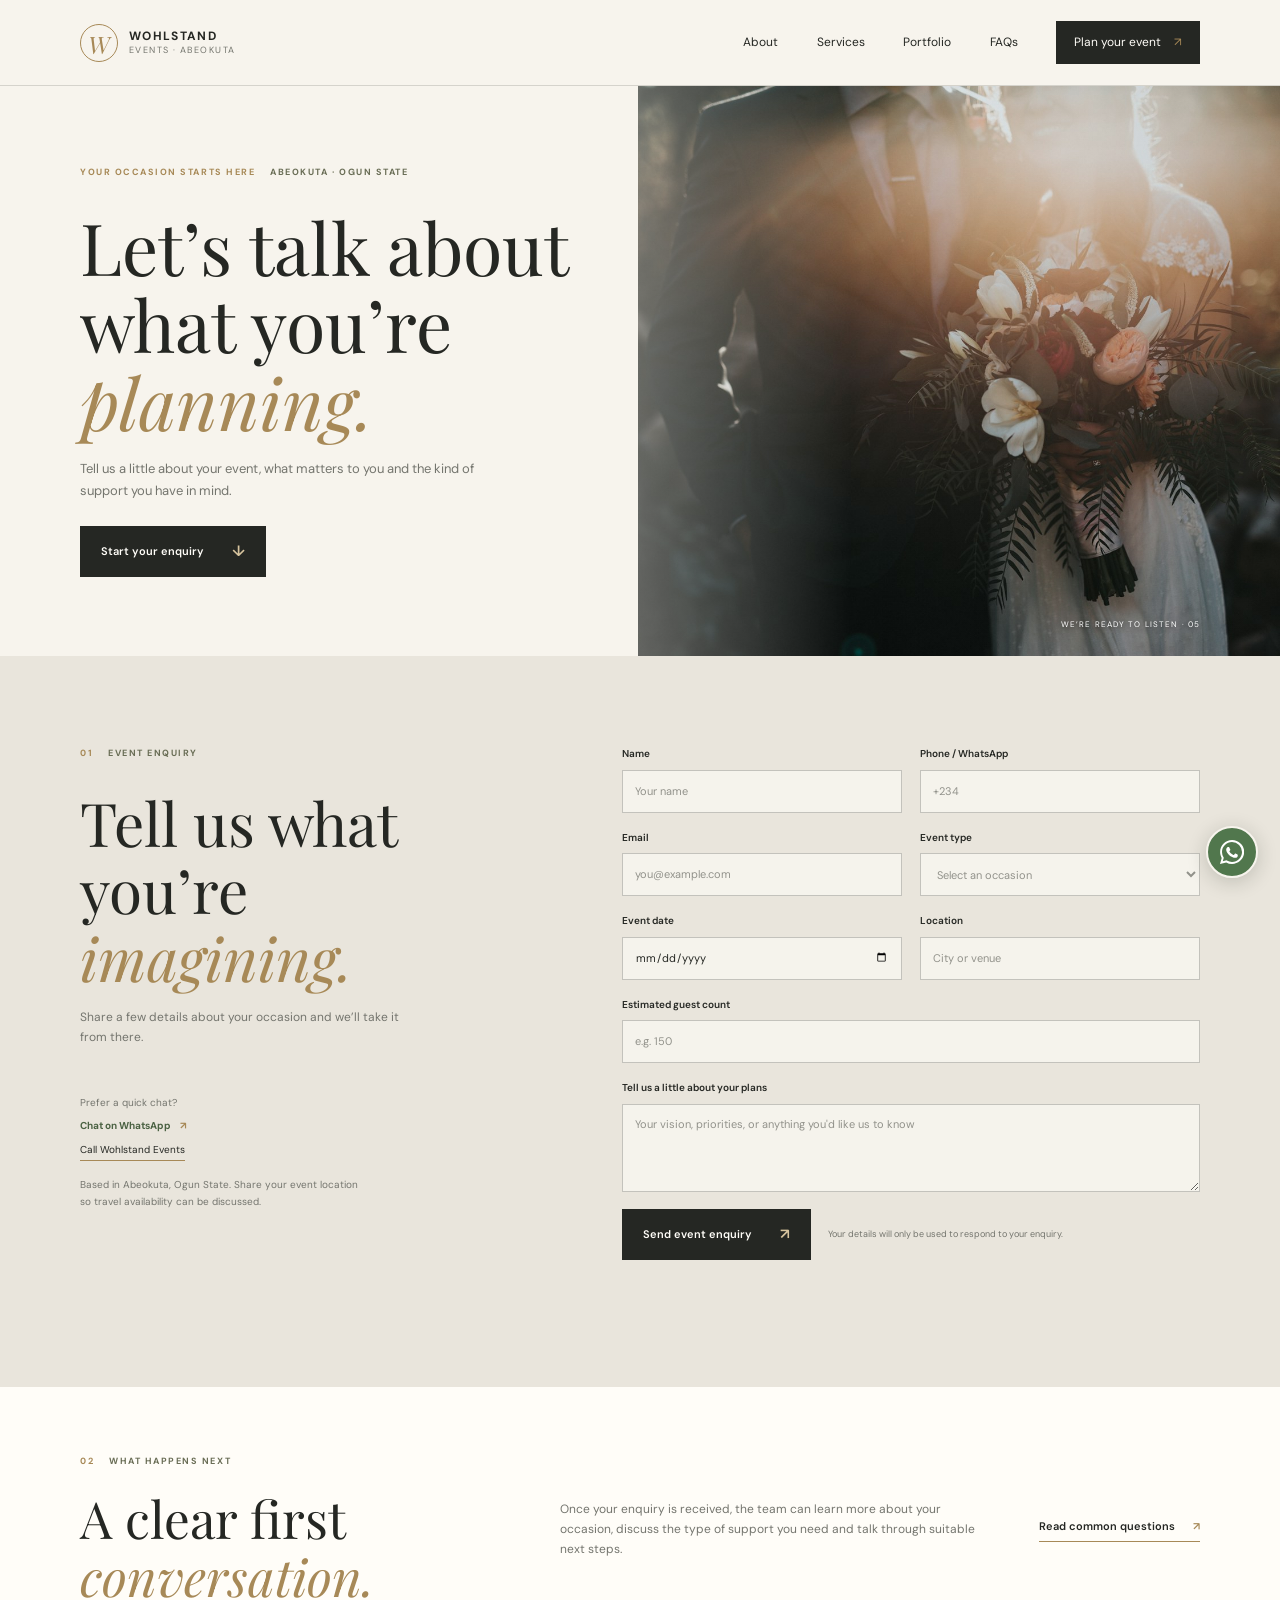
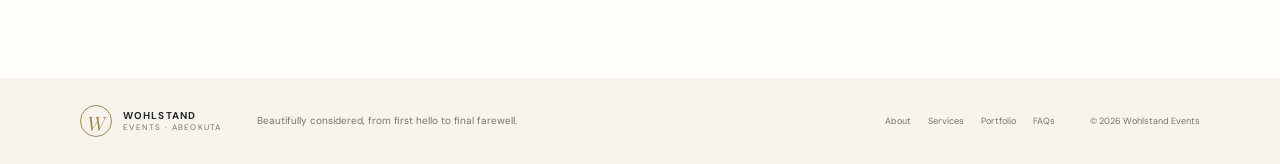
==== contact.html @ 588c36fc "first commit" ====
<!doctype html>
<html lang="en">
  <head>
    <meta charset="utf-8">
    <meta name="viewport" content="width=device-width, initial-scale=1">
    <meta name="theme-color" content="#f7f4ed">
    <meta name="description" content="Enquire about wedding planning, event coordination, event decoration or venue support with Wohlstand Events in Abeokuta, Ogun State.">
    <meta property="og:title" content="Plan Your Event | Wohlstand Events Abeokuta">
    <meta property="og:image" content="assets/wedding-reception.jpg">
    <title>Plan Your Event | Wohlstand Events Abeokuta</title>
    <link rel="preconnect" href="https://fonts.googleapis.com">
    <link rel="preconnect" href="https://fonts.gstatic.com" crossorigin>
    <link href="https://fonts.googleapis.com/css2?family=DM+Sans:wght@400;500;600;700&family=Playfair+Display:wght@400;500;600&display=swap" rel="stylesheet">
    <link rel="stylesheet" href="styles.css">
    <script src="script.js" defer></script>
  </head>
  <body>
    <a class="skip-link" href="#main">Skip to content</a>
    <header class="site-header" id="top"><a class="wordmark" href="index.html" aria-label="Wohlstand Events home"><span class="wordmark-mark" aria-hidden="true">W</span><span class="wordmark-type"><strong>WOHLSTAND</strong><small>EVENTS · ABEOKUTA</small></span></a><button class="menu-toggle" type="button" aria-expanded="false" aria-controls="site-nav" aria-label="Open navigation"><span></span><span></span></button><nav class="site-nav" id="site-nav" aria-label="Main navigation"><a href="about.html">About</a><a href="services.html">Services</a><a href="portfolio.html">Portfolio</a><a href="faq.html">FAQs</a><a class="nav-cta" aria-current="page" href="contact.html#enquiry">Plan your event <span aria-hidden="true">↗</span></a></nav></header>
    <main id="main">
      <section class="inner-hero"><div class="inner-hero-copy"><div class="section-kicker"><span>YOUR OCCASION STARTS HERE</span><span>ABEOKUTA · OGUN STATE</span></div><h1>Let’s talk about<br>what you’re <em>planning.</em></h1><p>Tell us a little about your event, what matters to you and the kind of support you have in mind.</p><a class="button button-dark" href="#enquiry">Start your enquiry <span aria-hidden="true">↓</span></a></div><div class="inner-hero-photo"><img src="assets/wedding-reception.jpg" alt="An intimate reception prepared for a special occasion" fetchpriority="high"><span>WE’RE READY TO LISTEN · 05</span></div></section>
      <section class="enquiry-section section-pad contact-page-enquiry" id="enquiry"><div class="enquiry-intro"><div class="section-kicker"><span>01</span><span>EVENT ENQUIRY</span></div><h2>Tell us what<br>you’re <em>imagining.</em></h2><p>Share a few details about your occasion and we’ll take it from there.</p><div class="contact-alternatives"><span>Prefer a quick chat?</span><a class="whatsapp-inline" data-whatsapp-link href="#enquiry">Chat on WhatsApp <span aria-hidden="true">↗</span></a><a class="call-inline" data-phone-link href="#enquiry">Call Wohlstand Events</a><span class="contact-location">Based in Abeokuta, Ogun State. Share your event location so travel availability can be discussed.</span></div></div>
        <form class="enquiry-form" id="enquiry-form"><div class="form-row"><label>Name<input name="name" autocomplete="name" placeholder="Your name" required></label><label>Phone / WhatsApp<input name="phone" type="tel" autocomplete="tel" placeholder="+234" required></label></div><div class="form-row"><label>Email<input name="email" type="email" autocomplete="email" placeholder="you@example.com"></label><label>Event type<select name="eventType" required><option value="" disabled selected>Select an occasion</option><option>Wedding</option><option>Corporate event</option><option>Social celebration</option><option>Other</option></select></label></div><div class="form-row"><label>Event date<input name="eventDate" type="date"></label><label>Location<input name="location" placeholder="City or venue"></label></div><label>Estimated guest count<input name="guestCount" type="number" min="1" placeholder="e.g. 150"></label><label>Tell us a little about your plans<textarea name="message" rows="3" placeholder="Your vision, priorities, or anything you'd like us to know"></textarea></label><div class="form-submit-row"><button class="button button-dark" type="submit">Send event enquiry <span aria-hidden="true">↗</span></button><span class="form-privacy">Your details will only be used to respond to your enquiry.</span></div><p class="form-status" id="form-status" role="status" aria-live="polite"></p></form>
      </section>
      <section class="contact-after section-pad"><div><div class="section-kicker"><span>02</span><span>WHAT HAPPENS NEXT</span></div><h2>A clear first<br><em>conversation.</em></h2></div><p>Once your enquiry is received, the team can learn more about your occasion, discuss the type of support you need and talk through suitable next steps.</p><a class="underlined-link" href="faq.html">Read common questions <span aria-hidden="true">↗</span></a></section>
    </main>
    <footer class="site-footer"><a class="wordmark footer-wordmark" href="index.html"><span class="wordmark-mark" aria-hidden="true">W</span><span class="wordmark-type"><strong>WOHLSTAND</strong><small>EVENTS · ABEOKUTA</small></span></a><span>Beautifully considered, from first hello to final farewell.</span><div class="footer-links"><a href="about.html">About</a><a href="services.html">Services</a><a href="portfolio.html">Portfolio</a><a href="faq.html">FAQs</a></div><small>© <span id="current-year"></span> Wohlstand Events</small></footer>
    <a class="whatsapp-float" data-whatsapp-link href="#enquiry" aria-label="Chat with Wohlstand Events on WhatsApp"><svg viewBox="0 0 24 24" aria-hidden="true"><path d="M20.5 3.5A11.8 11.8 0 0 0 12.1 0C5.5 0 .1 5.4.1 12c0 2.1.6 4.2 1.6 6L0 24l6.2-1.6a12 12 0 0 0 5.9 1.5h.1c6.6 0 12-5.4 12-12 0-3.2-1.3-6.2-3.7-8.4Zm-8.4 18.4h-.1c-1.8 0-3.6-.5-5.1-1.4l-.4-.2-3.7 1 1-3.6-.3-.4A9.8 9.8 0 0 1 2 12c0-5.5 4.5-10 10-10a10 10 0 0 1 10 10c0 5.5-4.4 9.9-9.9 9.9Zm5.5-7.4c-.3-.1-1.7-.8-2-.9-.3-.1-.5-.1-.7.2-.2.3-.7.9-.9 1.1-.2.2-.3.2-.6.1-.3-.1-1.2-.5-2.3-1.4-.8-.7-1.4-1.6-1.6-1.9-.2-.3 0-.4.1-.6l.4-.5c.1-.2.2-.3.3-.5.1-.2 0-.4 0-.5-.1-.1-.7-1.6-1-2.1-.2-.6-.5-.5-.7-.5h-.6c-.2 0-.5.1-.8.4-.3.3-1 1-1 2.4s1 2.8 1.1 3c.1.2 2 3.1 4.9 4.3.7.3 1.2.5 1.7.6.7.2 1.3.2 1.8.1.6-.1 1.7-.7 1.9-1.4.2-.7.2-1.3.2-1.4-.1-.2-.3-.3-.6-.4Z"/></svg></a>
  </body>
</html>
---- styles.css ----
:root {
  color-scheme: light;
  --ivory: #f7f4ed;
  --paper: #fffdf8;
  --ink: #252723;
  --muted: #74756e;
  --gold: #a78957;
  --gold-light: #d7c49e;
  --olive: #696d55;
  --line: rgba(37, 39, 35, .16);
  --serif: "Playfair Display", Georgia, serif;
  --sans: "DM Sans", "Segoe UI", sans-serif;
  --page-pad: clamp(22px, 6.25vw, 96px);
}

* { box-sizing: border-box; }
html { scroll-behavior: smooth; scroll-padding-top: 88px; }
body { margin: 0; background: var(--ivory); color: var(--ink); font-family: var(--sans); font-size: 15px; line-height: 1.65; -webkit-font-smoothing: antialiased; }
body.dialog-open { overflow: hidden; }
img { display: block; width: 100%; height: 100%; object-fit: cover; }
a { color: inherit; text-decoration: none; }
button, input, select, textarea { color: inherit; font: inherit; }
button, a { -webkit-tap-highlight-color: transparent; }
button:focus-visible, a:focus-visible, input:focus-visible, select:focus-visible, textarea:focus-visible, summary:focus-visible { outline: 2px solid var(--gold); outline-offset: 4px; }
.skip-link { position: fixed; z-index: 50; top: 12px; left: 12px; padding: 10px 16px; transform: translateY(-150%); background: var(--ink); color: white; }
.skip-link:focus { transform: none; }
.site-header { position: relative; z-index: 10; display: flex; align-items: center; justify-content: space-between; min-height: 86px; padding: 0 var(--page-pad); border-bottom: 1px solid var(--line); background: var(--ivory); }
.wordmark { display: inline-flex; align-items: center; gap: 11px; }
.wordmark-mark { display: grid; width: 38px; height: 38px; place-items: center; border: 1px solid var(--gold); border-radius: 50%; color: var(--gold); font-family: var(--serif); font-size: 24px; font-style: italic; }
.wordmark-type { display: grid; gap: 1px; line-height: 1.15; }
.wordmark-type strong { font-size: 12px; font-weight: 700; letter-spacing: .11em; }
.wordmark-type small { color: var(--muted); font-size: 9px; letter-spacing: .16em; }
.site-nav { display: flex; align-items: center; gap: clamp(18px, 3vw, 44px); font-size: 12px; }
.site-nav > a:not(.nav-cta) { transition: color .2s ease; }
.site-nav > a:not(.nav-cta):hover { color: var(--gold); }
.nav-cta { padding: 11px 17px; border: 1px solid var(--ink); transition: background .2s ease, color .2s ease; }
.nav-cta:hover { background: var(--ink); color: var(--paper); }
.nav-cta span { padding-left: 10px; color: var(--gold); }
.menu-toggle { display: none; }

.hero { position: relative; display: grid; grid-template-columns: .92fr 1.08fr; min-height: min(710px, calc(100svh - 86px)); padding: 0 var(--page-pad); overflow: hidden; }
.hero-copy { position: relative; z-index: 2; align-self: center; padding: 80px 0 108px; animation: arrive .8s both; }
.eyebrow, .section-kicker { display: flex; align-items: center; gap: 10px; color: var(--olive); font-size: 9px; font-weight: 700; letter-spacing: .17em; }
.eyebrow-line { width: 28px; height: 1px; background: var(--gold); }
h1, h2, h3, p { margin-top: 0; }
.hero h1 { margin: 27px 0 21px; font-family: var(--serif); font-size: clamp(49px, 6.1vw, 88px); font-weight: 400; letter-spacing: 0; line-height: 1.06; }
h1 em, h2 em { color: var(--gold); font-weight: 400; }
.hero-intro { max-width: 430px; margin-bottom: 32px; color: #62645e; font-size: 15px; line-height: 1.8; }
.hero-actions { display: flex; align-items: center; gap: 29px; }
.button { display: inline-flex; min-height: 51px; align-items: center; justify-content: center; gap: 28px; padding: 0 20px; border: 1px solid transparent; font-size: 11px; font-weight: 600; transition: transform .2s ease, background .2s ease, color .2s ease; }
.button:hover { transform: translateY(-2px); }
.button-dark { background: var(--ink); color: var(--paper); }
.button-dark:hover { background: var(--olive); }
.button span { color: var(--gold-light); font-size: 15px; }
.text-link, .underlined-link { display: inline-flex; align-items: center; gap: 18px; border-bottom: 1px solid var(--gold); padding-bottom: 6px; font-size: 11px; font-weight: 600; }
.text-link span, .underlined-link span { color: var(--gold); }
.hero-note { display: flex; align-items: center; gap: 9px; margin-top: 69px; color: var(--muted); font-size: 10px; }
.note-dot { width: 6px; height: 6px; border-radius: 50%; background: var(--gold); }
.hero-visual { position: absolute; inset: 0 0 0 46%; }
.hero-image { position: absolute; inset: 0; object-position: center 54%; }
.hero-image-wash { position: absolute; inset: 0; background: linear-gradient(90deg, var(--ivory) 0%, rgba(247,244,237,.72) 10%, rgba(247,244,237,.06) 42%, rgba(34,35,31,.12) 100%); }
.hero-photo-caption { position: absolute; right: var(--page-pad); bottom: 38px; display: flex; align-items: center; gap: 13px; color: white; font-size: 8px; letter-spacing: .13em; }
.hero-photo-caption i { width: 48px; height: 1px; background: rgba(255,255,255,.7); }
.hero-stamp { position: absolute; right: 12%; top: 12%; display: grid; width: 132px; height: 132px; align-content: center; justify-items: center; gap: 5px; border: 1px solid rgba(255,255,255,.75); border-radius: 50%; color: white; text-align: center; transform: rotate(9deg); }
.hero-stamp span { font-size: 7px; letter-spacing: .13em; }
.hero-stamp strong { font-family: var(--serif); font-size: 23px; font-weight: 400; line-height: 1.04; }
.scroll-cue { position: absolute; bottom: 32px; left: var(--page-pad); display: flex; align-items: center; gap: 11px; color: var(--muted); font-size: 8px; letter-spacing: .16em; }
.scroll-cue span { width: 1px; height: 29px; background: var(--gold); }

.section-pad { padding-right: var(--page-pad); padding-left: var(--page-pad); }
.intro-section { padding-top: 106px; padding-bottom: 62px; background: var(--paper); }
.section-kicker { gap: 15px; }
.section-kicker span:first-child { color: var(--gold); }
.intro-grid { display: grid; grid-template-columns: 1fr .86fr; gap: 8vw; align-items: start; margin: 34px 0 68px; }
.intro-grid h2, .section-heading h2, .process-side h2, .social-copy h2, .faq-heading h2, .enquiry-intro h2, .final-cta h2 { margin: 0; font-family: var(--serif); font-size: clamp(42px, 5vw, 69px); font-weight: 400; line-height: 1.12; }
.intro-copy { max-width: 510px; padding-top: 5px; }
.intro-copy p { color: var(--muted); font-size: 13px; }
.intro-copy .lead { color: var(--ink); font-family: var(--serif); font-size: 23px; line-height: 1.5; }
.intro-copy .underlined-link { margin-top: 12px; }
.approach-strip { display: flex; align-items: center; justify-content: space-between; gap: 17px; padding: 20px 0 0; border-top: 1px solid var(--line); color: var(--muted); font-size: 10px; }
.approach-strip i { width: 4px; height: 4px; border-radius: 50%; background: var(--gold); }

.services-section { padding-top: 106px; padding-bottom: 114px; }
.section-heading { display: flex; justify-content: space-between; align-items: end; margin-bottom: 45px; }
.section-heading h2 { margin-top: 26px; font-size: clamp(42px, 4.5vw, 63px); }
.section-heading > p { max-width: 280px; margin: 0 0 8px; color: var(--muted); font-size: 13px; }
.services-grid { display: grid; grid-template-columns: repeat(3, 1fr); border-top: 1px solid var(--line); border-left: 1px solid var(--line); }
.service-item { position: relative; min-height: 221px; padding: 26px 28px 25px; border-right: 1px solid var(--line); border-bottom: 1px solid var(--line); transition: background .25s ease; }
.service-item:hover { background: rgba(255,253,248,.7); }
.service-number { color: var(--gold); font-size: 9px; letter-spacing: .09em; }
.service-symbol { position: absolute; top: 21px; right: 24px; color: var(--olive); font-family: var(--serif); font-size: 26px; }
.service-item h3 { margin: 33px 0 8px; font-family: var(--serif); font-size: 21px; font-weight: 400; }
.service-item p { max-width: 270px; margin: 0; color: var(--muted); font-size: 11px; line-height: 1.75; }
.service-item > a { position: absolute; right: 25px; bottom: 20px; color: var(--gold); }

.portfolio-section { padding-top: 98px; padding-bottom: 94px; background: #e9e5dc; }
.portfolio-title-row { display: flex; align-items: end; justify-content: space-between; gap: 24px; margin: 27px 0 35px; }
.portfolio-title-row h2 { margin: 0; font-family: var(--serif); font-size: clamp(38px, 4.6vw, 66px); font-weight: 400; line-height: 1.1; }
.portfolio-title-row p { max-width: 260px; margin: 0 0 5px; color: var(--muted); font-size: 12px; }
.portfolio-tools { display: flex; align-items: center; justify-content: space-between; gap: 24px; padding-bottom: 16px; border-bottom: 1px solid rgba(37,39,35,.23); }
.filter-list { display: flex; flex-wrap: wrap; gap: 8px 24px; }
.filter-button { position: relative; padding: 4px 0; border: 0; background: transparent; color: var(--muted); cursor: pointer; font-size: 10px; }
.filter-button::after { position: absolute; right: 0; bottom: -17px; left: 0; height: 1px; background: transparent; content: ""; }
.filter-button.is-active { color: var(--ink); }
.filter-button.is-active::after { background: var(--gold); }
.portfolio-counter { flex: 0 0 auto; color: var(--muted); font-size: 9px; letter-spacing: .12em; }
.portfolio-grid { display: grid; grid-template-columns: 1.07fr .93fr 1fr; gap: 49px 22px; align-items: start; margin: 31px var(--page-pad) 0; }
.portfolio-card { min-width: 0; }
.portfolio-card-large { grid-column: span 2; }
.portfolio-card-tall { grid-column: 2 / span 2; }
.portfolio-card.is-hidden { display: none; }
.portfolio-image-button { position: relative; display: block; width: 100%; aspect-ratio: 1.2; padding: 0; overflow: hidden; border: 0; background: #d1c9b8; cursor: pointer; text-align: left; }
.portfolio-card-large .portfolio-image-button { aspect-ratio: 1.75; }
.portfolio-card-tall .portfolio-image-button { aspect-ratio: 1.7; }
.portfolio-image-button img { transition: transform .6s cubic-bezier(.2,.75,.25,1); }
.portfolio-image-button:hover img { transform: scale(1.04); }
.image-index { position: absolute; top: 13px; left: 15px; color: white; font-size: 9px; text-shadow: 0 1px 5px rgba(0,0,0,.45); }
.image-open { position: absolute; right: 14px; bottom: 14px; display: grid; width: 34px; height: 34px; place-items: center; border-radius: 50%; background: var(--paper); color: var(--ink); transition: transform .2s ease; }
.portfolio-image-button:hover .image-open { transform: rotate(45deg); }
.project-meta { display: flex; justify-content: space-between; gap: 10px; margin-top: 16px; color: var(--olive); font-size: 8px; font-weight: 700; letter-spacing: .11em; }
.portfolio-card h3 { margin: 8px 0 3px; font-family: var(--serif); font-size: 21px; font-weight: 400; }
.portfolio-card p { max-width: 480px; margin-bottom: 0; color: var(--muted); font-size: 11px; }
.portfolio-note { display: flex; max-width: 560px; align-items: flex-start; gap: 12px; margin: 54px auto 0; padding: 15px 18px; border: 1px solid rgba(167,137,87,.5); color: #5b5c55; }
.portfolio-note p { margin: 0; font-size: 10px; line-height: 1.7; }
.note-asterisk { color: var(--gold); }

.process-section { display: grid; grid-template-columns: .8fr 1.2fr; gap: 10vw; padding-top: 112px; padding-bottom: 119px; background: var(--paper); }
.process-side h2 { margin: 31px 0 17px; font-size: clamp(44px, 4.8vw, 66px); }
.process-side > p { max-width: 320px; margin-bottom: 25px; color: var(--muted); font-size: 12px; }
.process-list { margin: 0; padding: 0; list-style: none; border-top: 1px solid var(--line); }
.process-list li { display: grid; grid-template-columns: 38px 1fr 24px; align-items: center; gap: 20px; min-height: 79px; border-bottom: 1px solid var(--line); }
.process-list li > span:first-child { color: var(--gold); font-size: 10px; }
.process-list h3 { margin: 0 0 2px; font-family: var(--serif); font-size: 19px; font-weight: 400; }
.process-list p { margin: 0; color: var(--muted); font-size: 10px; }
.process-mark { color: var(--gold); font-size: 13px; }

.social-section { position: relative; display: grid; min-height: 450px; grid-template-columns: 1fr 1fr; background: var(--olive); color: var(--paper); overflow: hidden; }
.social-photo { position: relative; min-height: 450px; overflow: hidden; }
.social-photo::after { position: absolute; inset: 0; background: linear-gradient(0deg, rgba(22,26,21,.16), transparent 55%); content: ""; }
.social-photo img { object-position: center 43%; }
.social-copy { align-self: center; max-width: 490px; padding: 65px 7vw; }
.social-copy .section-kicker { color: #e0d7c4; }
.social-copy h2 { margin: 23px 0 15px; font-size: clamp(44px, 5vw, 69px); }
.social-copy h2 em { color: #e3c98f; }
.social-copy > p { max-width: 390px; margin-bottom: 26px; color: rgba(255,253,248,.76); font-size: 12px; }
.button-light { background: var(--paper); color: var(--ink); }
.button-light:hover { background: #e5d8bb; }
.button-light span { color: var(--gold); }
.social-note { display: block; margin-top: 11px; color: rgba(255,253,248,.68); font-size: 9px; }
.social-side-note { position: absolute; right: 22px; bottom: 23px; color: rgba(255,255,255,.8); font-size: 8px; letter-spacing: .13em; line-height: 1.7; text-align: right; }

.testimonials-section { padding-top: 103px; padding-bottom: 110px; }
.testimonial-frame { display: grid; grid-template-columns: 100px 1fr 90px; align-items: center; gap: 25px; max-width: 900px; margin: 37px auto 0; padding: 37px 48px; border-top: 1px solid var(--line); border-bottom: 1px solid var(--line); }
.quote-mark { align-self: start; color: var(--gold); font-family: var(--serif); font-size: 100px; line-height: 1; }
.testimonial-title { margin: 0 0 8px; font-family: var(--serif); font-size: 26px; }
.testimonial-placeholder { margin: 0 0 17px; color: var(--muted); font-size: 12px; }
.testimonial-caption { color: var(--olive); font-size: 8px; font-weight: 700; letter-spacing: .13em; }
.testimonial-seal { display: grid; width: 63px; height: 63px; place-items: center; border: 1px solid var(--gold); border-radius: 50%; color: var(--gold); font-family: var(--serif); font-size: 15px; line-height: 1.1; text-align: center; }

.enquiry-section { display: grid; grid-template-columns: .85fr 1.15fr; gap: 9vw; padding-top: 101px; padding-bottom: 106px; background: #e9e5dc; }
.enquiry-intro h2 { margin: 28px 0 17px; font-size: clamp(43px, 4.7vw, 65px); }
.enquiry-intro > p { max-width: 330px; color: var(--muted); font-size: 12px; }
.contact-alternatives { display: grid; justify-items: start; gap: 7px; margin-top: 47px; font-size: 10px; }
.contact-alternatives > span { color: var(--muted); }
.whatsapp-inline { color: #4b6243; font-weight: 700; }
.whatsapp-inline span { padding-left: 7px; color: var(--gold); }
.call-inline { border-bottom: 1px solid var(--gold); padding-bottom: 2px; }
.enquiry-form { display: grid; align-content: start; gap: 17px; }
.form-row { display: grid; grid-template-columns: 1fr 1fr; gap: 18px; }
.enquiry-form label { display: grid; gap: 7px; color: var(--ink); font-size: 10px; font-weight: 600; }
.enquiry-form input, .enquiry-form select, .enquiry-form textarea { width: 100%; min-height: 43px; padding: 10px 12px; border: 1px solid rgba(37,39,35,.24); border-radius: 0; background: rgba(255,253,248,.58); color: var(--ink); font-size: 11px; font-weight: 400; }
.enquiry-form input::placeholder, .enquiry-form textarea::placeholder { color: #92928b; }
.enquiry-form textarea { min-height: 88px; resize: vertical; }
.enquiry-form select:invalid { color: #92928b; }
.form-submit-row { display: flex; align-items: center; gap: 17px; flex-wrap: wrap; }
.form-privacy { color: var(--muted); font-size: 9px; }
.form-status { min-height: 19px; margin: -6px 0 0; color: var(--olive); font-size: 11px; }

.final-cta { position: relative; display: grid; justify-items: center; padding-top: 96px; padding-bottom: 90px; background: var(--ink); color: var(--paper); text-align: center; overflow: hidden; }
.final-cta::before, .final-cta::after { position: absolute; width: 240px; height: 240px; border: 1px solid rgba(215,196,158,.17); border-radius: 50%; content: ""; }
.final-cta::before { top: -160px; left: -110px; }
.final-cta::after { right: -125px; bottom: -165px; }
.final-flower { color: var(--gold-light); font-size: 23px; }
.final-cta .eyebrow { margin: 13px 0 20px; color: var(--gold-light); }
.final-cta h2 { margin-bottom: 27px; font-size: clamp(42px, 5.2vw, 72px); }
.final-cta h2 em { color: #dfc98f; }
.final-cta-bottom { position: absolute; right: var(--page-pad); bottom: 22px; left: var(--page-pad); display: flex; justify-content: space-between; padding-top: 13px; border-top: 1px solid rgba(255,255,255,.2); color: rgba(255,255,255,.55); font-size: 8px; letter-spacing: .13em; }

.faq-section { display: grid; grid-template-columns: .8fr 1.2fr; gap: 8vw; padding-top: 104px; padding-bottom: 111px; background: var(--paper); }
.faq-heading h2 { margin-top: 28px; font-size: clamp(40px, 4.3vw, 59px); }
.faq-list { border-top: 1px solid var(--line); }
.faq-list details { border-bottom: 1px solid var(--line); }
.faq-list summary { display: flex; align-items: center; justify-content: space-between; gap: 20px; min-height: 62px; cursor: pointer; font-family: var(--serif); font-size: 17px; list-style: none; }
.faq-list summary::-webkit-details-marker { display: none; }
.faq-list summary span { color: var(--gold); font-family: var(--sans); font-size: 20px; transition: transform .2s ease; }
.faq-list details[open] summary span { transform: rotate(45deg); }
.faq-list details p { max-width: 540px; margin: -2px 38px 19px 0; color: var(--muted); font-size: 11px; }

.site-footer { display: grid; grid-template-columns: auto 1fr auto auto; align-items: center; gap: 35px; padding: 27px var(--page-pad); background: var(--ivory); }
.footer-wordmark .wordmark-mark { width: 32px; height: 32px; font-size: 20px; }
.footer-wordmark .wordmark-type strong { font-size: 10px; }
.footer-wordmark .wordmark-type small { font-size: 8px; }
.site-footer > span { color: var(--muted); font-size: 10px; }
.footer-links { display: flex; gap: 17px; color: var(--muted); font-size: 9px; }
.site-footer > small { color: var(--muted); font-size: 9px; }
.whatsapp-float { position: fixed; z-index: 9; right: 22px; bottom: 22px; display: grid; width: 52px; height: 52px; place-items: center; border: 2px solid var(--ivory); border-radius: 50%; background: #51774d; box-shadow: 0 4px 20px rgba(28,36,26,.2); transition: transform .2s ease; }
.whatsapp-float:hover { transform: translateY(-3px); }
.whatsapp-float svg { width: 24px; height: 24px; fill: white; }

.project-dialog { position: fixed; width: min(850px, calc(100% - 32px)); max-width: none; max-height: min(90svh, 850px); padding: 0; border: 0; background: var(--paper); color: var(--ink); box-shadow: 0 20px 80px rgba(0,0,0,.25); }
.project-dialog::backdrop { background: rgba(22,24,20,.72); backdrop-filter: blur(3px); }
.dialog-close { position: absolute; z-index: 2; top: 12px; right: 12px; width: 39px; height: 39px; border: 0; border-radius: 50%; background: var(--paper); cursor: pointer; font-size: 24px; }
.dialog-image { max-height: 52vh; object-position: center; }
.dialog-copy { padding: 25px 32px 31px; }
.dialog-copy .project-meta { margin-top: 0; }
.dialog-copy h2 { margin: 10px 0; font-family: var(--serif); font-size: 30px; font-weight: 400; }
.dialog-copy > p { max-width: 600px; color: var(--muted); font-size: 12px; }
.share-project { padding: 9px 0; border: 0; border-bottom: 1px solid var(--gold); background: transparent; cursor: pointer; font-size: 10px; font-weight: 600; }
.share-project span { padding-left: 8px; color: var(--gold); }
.share-status { min-height: 15px; margin: 7px 0 0; font-size: 10px !important; }

@keyframes arrive { from { opacity: 0; transform: translateY(15px); } to { opacity: 1; transform: translateY(0); } }
@media (prefers-reduced-motion: reduce) { *, *::before, *::after { scroll-behavior: auto !important; animation-duration: .01ms !important; animation-iteration-count: 1 !important; transition-duration: .01ms !important; } }

@media (min-width: 1500px) { .hero { min-height: 760px; } }
@media (max-width: 900px) {
  :root { --page-pad: 6vw; }
  .site-nav { gap: 17px; }
  .hero { min-height: 625px; grid-template-columns: 1fr; }
  .hero-copy { max-width: 60%; }
  .hero-visual { left: 39%; }
  .hero h1 { font-size: clamp(50px, 7vw, 74px); }
  .services-grid { grid-template-columns: repeat(2, 1fr); }
  .portfolio-grid { gap: 38px 16px; }
  .process-section, .enquiry-section, .faq-section { gap: 6vw; }
  .site-footer { grid-template-columns: auto 1fr auto; }
  .site-footer > small { grid-column: 2 / 4; justify-self: end; }
}
@media (max-width: 680px) {
  :root { --page-pad: 22px; }
  html { scroll-padding-top: 68px; }
  .site-header { min-height: 68px; }
  .wordmark-mark { width: 34px; height: 34px; }
  .menu-toggle { display: grid; gap: 6px; width: 42px; height: 42px; align-content: center; justify-items: center; border: 1px solid var(--line); background: transparent; }
  .menu-toggle span { width: 17px; height: 1px; background: var(--ink); transition: transform .2s ease; }
  .menu-toggle[aria-expanded="true"] span:first-child { transform: translateY(3.5px) rotate(45deg); }
  .menu-toggle[aria-expanded="true"] span:last-child { transform: translateY(-3.5px) rotate(-45deg); }
  .site-nav { position: absolute; top: 67px; right: 0; left: 0; display: none; align-items: stretch; gap: 0; padding: 5px var(--page-pad) 18px; border-bottom: 1px solid var(--line); background: var(--ivory); }
  .site-nav.is-open { display: grid; }
  .site-nav > a:not(.nav-cta) { padding: 12px 0; border-bottom: 1px solid var(--line); }
  .nav-cta { margin-top: 13px; text-align: center; }
  .hero { min-height: 720px; align-content: start; padding-top: 44px; }
  .hero-copy { align-self: start; max-width: 100%; padding: 0 0 0; }
  .eyebrow { font-size: 8px; }
  .hero h1 { margin: 20px 0 14px; font-size: clamp(48px, 13.3vw, 72px); }
  .hero-intro { max-width: 335px; margin-bottom: 23px; font-size: 13px; }
  .hero-actions { gap: 20px; }
  .button { min-height: 46px; padding: 0 15px; font-size: 10px; }
  .text-link { gap: 9px; font-size: 10px; }
  .hero-note { margin-top: 21px; font-size: 9px; }
  .hero-visual { top: 332px; right: 0; bottom: 0; left: 18%; }
  .hero-image-wash { background: linear-gradient(180deg, var(--ivory) 0%, rgba(247,244,237,.08) 28%, rgba(34,35,31,.08) 100%); }
  .hero-stamp { top: 16%; right: 8%; width: 98px; height: 98px; }
  .hero-stamp strong { font-size: 19px; }
  .hero-photo-caption { right: 22px; bottom: 17px; font-size: 7px; }
  .scroll-cue { bottom: 17px; left: 22px; font-size: 7px; }
  .scroll-cue span { height: 21px; }
  .intro-section, .services-section, .portfolio-section, .process-section, .testimonials-section, .enquiry-section, .faq-section { padding-top: 72px; padding-bottom: 76px; }
  .intro-grid { grid-template-columns: 1fr; gap: 24px; margin: 27px 0 34px; }
  .intro-grid h2, .section-heading h2, .process-side h2, .social-copy h2, .faq-heading h2, .enquiry-intro h2 { font-size: 47px; }
  .intro-copy .lead { font-size: 21px; }
  .approach-strip { flex-wrap: wrap; justify-content: flex-start; gap: 11px 13px; font-size: 9px; }
  .section-heading { display: block; margin-bottom: 30px; }
  .section-heading h2 { margin-top: 22px; }
  .section-heading > p { margin: 14px 0 0; }
  .services-grid { grid-template-columns: 1fr; }
  .service-item { min-height: 184px; padding: 23px; }
  .service-item h3 { margin-top: 24px; }
  .portfolio-section { padding-bottom: 69px; }
  .portfolio-title-row { display: block; margin: 22px 0 25px; }
  .portfolio-title-row h2 { font-size: 43px; }
  .portfolio-title-row p { margin-top: 12px; }
  .portfolio-tools { align-items: flex-end; }
  .filter-list { gap: 5px 15px; }
  .filter-button { font-size: 9px; }
  .filter-button::after { bottom: -17px; }
  .portfolio-counter { display: none; }
  .portfolio-grid { grid-template-columns: 1fr 1fr; gap: 29px 13px; margin: 24px 22px 0; }
  .portfolio-card-large, .portfolio-card-tall { grid-column: span 2; }
  .portfolio-image-button, .portfolio-card-large .portfolio-image-button, .portfolio-card-tall .portfolio-image-button { aspect-ratio: 1.25; }
  .portfolio-card h3 { font-size: 17px; }
  .project-meta { display: grid; gap: 2px; font-size: 7px; }
  .portfolio-card p { font-size: 10px; }
  .portfolio-note { margin: 36px 22px 0; }
  .process-section { grid-template-columns: 1fr; gap: 39px; }
  .process-side h2 { margin: 22px 0 14px; }
  .process-list li { grid-template-columns: 29px 1fr 18px; gap: 12px; min-height: 76px; }
  .process-list h3 { font-size: 17px; }
  .process-list p { max-width: 270px; font-size: 9px; }
  .social-section { grid-template-columns: 1fr; }
  .social-photo { min-height: 250px; max-height: 310px; }
  .social-copy { padding: 43px 26px 51px; }
  .social-copy h2 { margin: 16px 0 12px; }
  .social-side-note { right: 19px; bottom: 12px; font-size: 7px; }
  .testimonial-frame { grid-template-columns: 35px 1fr; gap: 13px; margin-top: 25px; padding: 28px 4px; }
  .quote-mark { font-size: 60px; }
  .testimonial-title { font-size: 23px; }
  .testimonial-placeholder { font-size: 11px; }
  .testimonial-seal { display: none; }
  .enquiry-section { grid-template-columns: 1fr; gap: 34px; }
  .enquiry-intro h2 { margin: 22px 0 13px; }
  .contact-alternatives { margin-top: 24px; }
  .form-row { grid-template-columns: 1fr; gap: 17px; }
  .form-submit-row { align-items: flex-start; }
  .form-privacy { max-width: 170px; padding-top: 5px; }
  .final-cta { padding-top: 74px; padding-bottom: 93px; }
  .final-cta h2 { font-size: 44px; }
  .final-cta-bottom { right: 22px; left: 22px; font-size: 7px; }
  .faq-section { grid-template-columns: 1fr; gap: 29px; }
  .faq-heading h2 { margin-top: 22px; font-size: 42px; }
  .faq-list summary { min-height: 60px; font-size: 16px; }
  .site-footer { grid-template-columns: 1fr auto; gap: 15px; padding-top: 24px; padding-bottom: 26px; }
  .site-footer > span { grid-column: 1 / -1; grid-row: 2; }
  .footer-links { grid-column: 1 / -1; grid-row: 3; flex-wrap: wrap; }
  .site-footer > small { grid-column: 1 / -1; grid-row: 4; justify-self: start; }
  .whatsapp-float { right: 15px; bottom: 15px; width: 48px; height: 48px; }
  .project-dialog { width: calc(100% - 22px); }
  .dialog-image { max-height: 38svh; }
  .dialog-copy { padding: 20px 20px 24px; }
  .dialog-copy h2 { font-size: 25px; }
}

.site-nav a[aria-current="page"]:not(.nav-cta) { color: var(--gold); }
.site-nav .nav-cta[aria-current="page"] { background: var(--ink); color: var(--paper); }
.inner-hero { display: grid; min-height: 570px; grid-template-columns: .93fr 1.07fr; align-items: stretch; padding-left: var(--page-pad); overflow: hidden; }
.inner-hero-copy { z-index: 1; align-self: center; padding: 70px 40px 70px 0; }
.inner-hero-copy h1 { margin: 28px 0 18px; font-family: var(--serif); font-size: clamp(49px, 5.6vw, 76px); font-weight: 400; line-height: 1.08; }
.inner-hero-copy > p { max-width: 420px; margin-bottom: 25px; color: var(--muted); font-size: 13px; }
.inner-hero-photo { position: relative; min-height: 570px; overflow: hidden; }
.inner-hero-photo::after { position: absolute; inset: 0; background: linear-gradient(90deg, rgba(247,244,237,.38), transparent 33%, rgba(31,33,30,.12)); content: ""; }
.inner-hero-photo img { position: absolute; inset: 0; object-position: center; }
.inner-hero-photo > span { position: absolute; z-index: 1; right: var(--page-pad); bottom: 25px; color: white; font-size: 8px; letter-spacing: .14em; text-shadow: 0 1px 5px rgba(0,0,0,.5); }
.detail-intro { padding-top: 100px; padding-bottom: 100px; background: var(--paper); }
.detail-intro-grid { display: grid; grid-template-columns: .9fr 1.1fr; gap: 9vw; margin-top: 33px; }
.detail-intro-grid h2, .contact-after h2 { margin: 0; font-family: var(--serif); font-size: clamp(43px, 4.9vw, 65px); font-weight: 400; line-height: 1.13; }
.detail-intro-grid > div { max-width: 570px; }
.detail-intro-grid p { color: var(--muted); font-size: 12px; }
.detail-intro-grid p.lead { color: var(--ink); font-family: var(--serif); font-size: 22px; line-height: 1.5; }
.approach-detail { padding-top: 88px; padding-bottom: 99px; }
.approach-detail-grid { display: grid; grid-template-columns: repeat(3, 1fr); margin-top: 36px; border-top: 1px solid var(--line); border-left: 1px solid var(--line); }
.approach-detail-grid article { min-height: 230px; padding: 24px; border-right: 1px solid var(--line); border-bottom: 1px solid var(--line); }
.approach-detail-grid article > span, .service-detail-list article > span:first-child { color: var(--gold); font-size: 9px; font-weight: 700; letter-spacing: .12em; }
.approach-detail-grid h3 { margin: 35px 0 10px; font-family: var(--serif); font-size: 24px; font-weight: 400; }
.approach-detail-grid p { max-width: 300px; margin: 0; color: var(--muted); font-size: 11px; }
.service-detail-list { padding-top: 18px; padding-bottom: 101px; background: var(--paper); }
.service-detail-list article { position: relative; display: grid; grid-template-columns: .48fr 1fr 70px; gap: 32px; align-items: start; padding: 36px 0; border-bottom: 1px solid var(--line); scroll-margin-top: 25px; }
.service-detail-list article:first-child { border-top: 1px solid var(--line); }
.service-detail-list article > span:first-child { padding-top: 11px; }
.service-detail-list article h2 { margin: 0 0 10px; font-family: var(--serif); font-size: 31px; font-weight: 400; }
.service-detail-list article p { max-width: 590px; margin-bottom: 17px; color: var(--muted); font-size: 12px; }
.service-detail-icon { justify-self: end; color: var(--olive); font-family: var(--serif); font-size: 32px; }
.detail-cta { display: grid; justify-items: center; padding-top: 86px; padding-bottom: 88px; background: var(--olive); color: var(--paper); text-align: center; }
.detail-cta .eyebrow { margin-bottom: 14px; color: #e0d7c4; }
.detail-cta h2 { margin: 0 0 24px; font-family: var(--serif); font-size: clamp(42px, 5vw, 68px); font-weight: 400; line-height: 1.13; }
.detail-cta h2 em { color: #e3c98f; }
.portfolio-page-section { padding-top: 72px; }
.portfolio-grid-page { margin-top: 38px; }
.section-more-link { display: flex; justify-content: center; margin-top: 35px; }
.faq-page { display: grid; grid-template-columns: .72fr 1.28fr; gap: 9vw; padding-top: 105px; padding-bottom: 112px; background: var(--paper); }
.faq-page-intro h2 { margin: 28px 0 16px; font-family: var(--serif); font-size: clamp(42px, 4.5vw, 61px); font-weight: 400; line-height: 1.12; }
.faq-page-intro > p { max-width: 340px; margin-bottom: 22px; color: var(--muted); font-size: 12px; }
.faq-list-page { align-self: start; }
.faq-list-page summary { min-height: 70px; font-size: 18px; }
.faq-list-page details p { margin-bottom: 23px; font-size: 12px; }
.contact-page-enquiry { padding-top: 90px; padding-bottom: 97px; }
.contact-location { max-width: 290px; margin-top: 9px; color: var(--muted); font-size: 10px; }
.contact-after { display: grid; grid-template-columns: 1fr 1fr auto; align-items: center; gap: 35px; padding-top: 67px; padding-bottom: 72px; background: var(--paper); }
.contact-after h2 { margin-top: 22px; font-size: clamp(38px, 4vw, 55px); }
.contact-after > p { max-width: 420px; margin: 0; color: var(--muted); font-size: 12px; }
.contact-after .underlined-link { white-space: nowrap; }

@media (max-width: 900px) {
  .inner-hero { min-height: 490px; }
  .inner-hero-photo { min-height: 490px; }
  .inner-hero-copy h1 { font-size: clamp(45px, 6.4vw, 65px); }
  .detail-intro-grid { gap: 5vw; }
  .service-detail-list article { grid-template-columns: .38fr 1fr 42px; gap: 20px; }
  .faq-page { gap: 5vw; }
  .contact-after { grid-template-columns: 1fr 1fr; }
  .contact-after .underlined-link { grid-column: 2; }
}
@media (max-width: 680px) {
  .inner-hero { min-height: 0; grid-template-columns: 1fr; padding: 0; }
  .inner-hero-copy { padding: 49px 22px 31px; }
  .inner-hero-copy .section-kicker { flex-wrap: wrap; font-size: 8px; }
  .inner-hero-copy h1 { margin: 22px 0 15px; font-size: clamp(47px, 12.3vw, 64px); }
  .inner-hero-copy > p { max-width: 360px; font-size: 12px; }
  .inner-hero-photo { min-height: 310px; max-height: 360px; }
  .inner-hero-photo > span { right: 22px; bottom: 16px; font-size: 7px; }
  .detail-intro { padding-top: 70px; padding-bottom: 68px; }
  .detail-intro-grid { grid-template-columns: 1fr; gap: 22px; margin-top: 25px; }
  .detail-intro-grid h2, .contact-after h2 { font-size: 43px; }
  .detail-intro-grid p.lead { font-size: 20px; }
  .approach-detail { padding-top: 67px; padding-bottom: 72px; }
  .approach-detail-grid { grid-template-columns: 1fr; margin-top: 25px; }
  .approach-detail-grid article { min-height: 0; padding: 21px; }
  .approach-detail-grid h3 { margin: 22px 0 7px; font-size: 21px; }
  .service-detail-list { padding: 5px 22px 70px; }
  .service-detail-list article { grid-template-columns: 1fr 35px; gap: 12px; padding: 24px 0; }
  .service-detail-list article > span:first-child { grid-column: 1 / -1; padding: 0; }
  .service-detail-list article > div { grid-column: 1; grid-row: 2; }
  .service-detail-list article h2 { font-size: 25px; }
  .service-detail-list article p { font-size: 11px; }
  .service-detail-icon { grid-column: 2; grid-row: 2; font-size: 27px; }
  .detail-cta { padding-top: 66px; padding-bottom: 70px; }
  .detail-cta h2 { font-size: 43px; }
  .portfolio-page-section { padding-top: 63px; }
  .portfolio-grid-page { margin-right: 22px; margin-left: 22px; }
  .faq-page { grid-template-columns: 1fr; gap: 34px; padding-top: 70px; padding-bottom: 77px; }
  .faq-page-intro h2 { margin: 22px 0 13px; font-size: 43px; }
  .faq-list-page summary { min-height: 63px; font-size: 16px; }
  .contact-page-enquiry { padding-top: 69px; padding-bottom: 72px; }
  .contact-after { grid-template-columns: 1fr; gap: 21px; padding-top: 58px; padding-bottom: 63px; }
  .contact-after h2 { margin-top: 19px; }
  .contact-after .underlined-link { grid-column: auto; justify-self: start; }
}
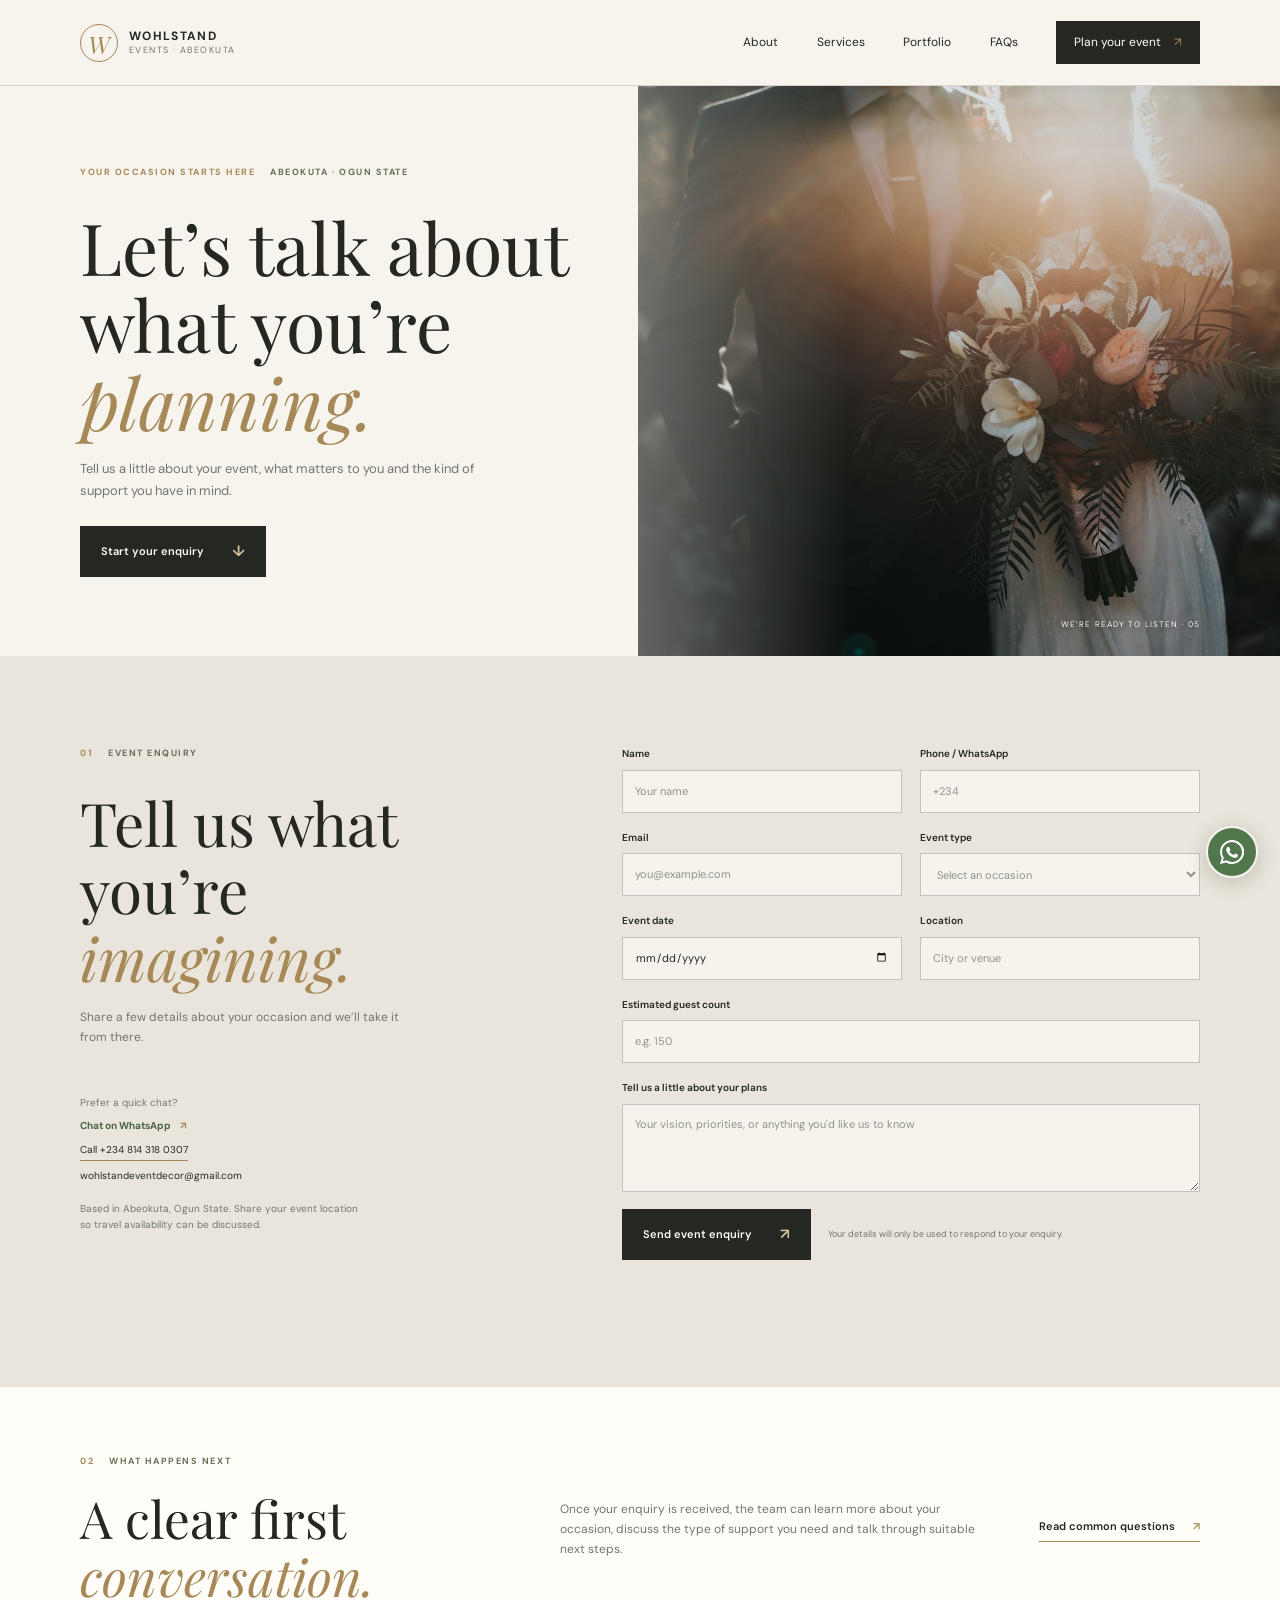
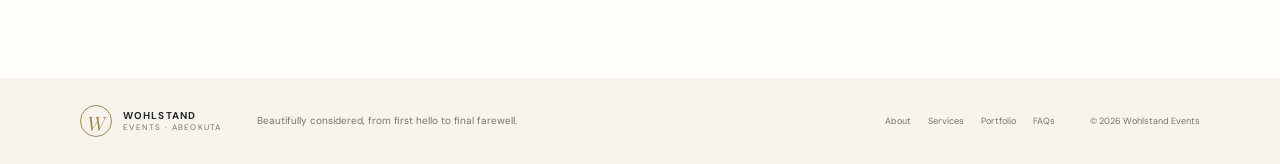
==== commit 50826050: "first commit" ====
--- a/contact.html
+++ b/contact.html
@@ -19,7 +19,7 @@
     <header class="site-header" id="top"><a class="wordmark" href="index.html" aria-label="Wohlstand Events home"><span class="wordmark-mark" aria-hidden="true">W</span><span class="wordmark-type"><strong>WOHLSTAND</strong><small>EVENTS · ABEOKUTA</small></span></a><button class="menu-toggle" type="button" aria-expanded="false" aria-controls="site-nav" aria-label="Open navigation"><span></span><span></span></button><nav class="site-nav" id="site-nav" aria-label="Main navigation"><a href="about.html">About</a><a href="services.html">Services</a><a href="portfolio.html">Portfolio</a><a href="faq.html">FAQs</a><a class="nav-cta" aria-current="page" href="contact.html#enquiry">Plan your event <span aria-hidden="true">↗</span></a></nav></header>
     <main id="main">
       <section class="inner-hero"><div class="inner-hero-copy"><div class="section-kicker"><span>YOUR OCCASION STARTS HERE</span><span>ABEOKUTA · OGUN STATE</span></div><h1>Let’s talk about<br>what you’re <em>planning.</em></h1><p>Tell us a little about your event, what matters to you and the kind of support you have in mind.</p><a class="button button-dark" href="#enquiry">Start your enquiry <span aria-hidden="true">↓</span></a></div><div class="inner-hero-photo"><img src="assets/wedding-reception.jpg" alt="An intimate reception prepared for a special occasion" fetchpriority="high"><span>WE’RE READY TO LISTEN · 05</span></div></section>
-      <section class="enquiry-section section-pad contact-page-enquiry" id="enquiry"><div class="enquiry-intro"><div class="section-kicker"><span>01</span><span>EVENT ENQUIRY</span></div><h2>Tell us what<br>you’re <em>imagining.</em></h2><p>Share a few details about your occasion and we’ll take it from there.</p><div class="contact-alternatives"><span>Prefer a quick chat?</span><a class="whatsapp-inline" data-whatsapp-link href="#enquiry">Chat on WhatsApp <span aria-hidden="true">↗</span></a><a class="call-inline" data-phone-link href="#enquiry">Call Wohlstand Events</a><span class="contact-location">Based in Abeokuta, Ogun State. Share your event location so travel availability can be discussed.</span></div></div>
+      <section class="enquiry-section section-pad contact-page-enquiry" id="enquiry"><div class="enquiry-intro"><div class="section-kicker"><span>01</span><span>EVENT ENQUIRY</span></div><h2>Tell us what<br>you’re <em>imagining.</em></h2><p>Share a few details about your occasion and we’ll take it from there.</p><div class="contact-alternatives"><span>Prefer a quick chat?</span><a class="whatsapp-inline" data-whatsapp-link href="#enquiry">Chat on WhatsApp <span aria-hidden="true">↗</span></a><a class="call-inline" data-phone-link href="#enquiry">Call +234 814 318 0307</a><a class="email-inline" href="mailto:wohlstandeventdecor@gmail.com">wohlstandeventdecor@gmail.com</a><span class="contact-location">Based in Abeokuta, Ogun State. Share your event location so travel availability can be discussed.</span></div></div>
         <form class="enquiry-form" id="enquiry-form"><div class="form-row"><label>Name<input name="name" autocomplete="name" placeholder="Your name" required></label><label>Phone / WhatsApp<input name="phone" type="tel" autocomplete="tel" placeholder="+234" required></label></div><div class="form-row"><label>Email<input name="email" type="email" autocomplete="email" placeholder="you@example.com"></label><label>Event type<select name="eventType" required><option value="" disabled selected>Select an occasion</option><option>Wedding</option><option>Corporate event</option><option>Social celebration</option><option>Other</option></select></label></div><div class="form-row"><label>Event date<input name="eventDate" type="date"></label><label>Location<input name="location" placeholder="City or venue"></label></div><label>Estimated guest count<input name="guestCount" type="number" min="1" placeholder="e.g. 150"></label><label>Tell us a little about your plans<textarea name="message" rows="3" placeholder="Your vision, priorities, or anything you'd like us to know"></textarea></label><div class="form-submit-row"><button class="button button-dark" type="submit">Send event enquiry <span aria-hidden="true">↗</span></button><span class="form-privacy">Your details will only be used to respond to your enquiry.</span></div><p class="form-status" id="form-status" role="status" aria-live="polite"></p></form>
       </section>
       <section class="contact-after section-pad"><div><div class="section-kicker"><span>02</span><span>WHAT HAPPENS NEXT</span></div><h2>A clear first<br><em>conversation.</em></h2></div><p>Once your enquiry is received, the team can learn more about your occasion, discuss the type of support you need and talk through suitable next steps.</p><a class="underlined-link" href="faq.html">Read common questions <span aria-hidden="true">↗</span></a></section>
